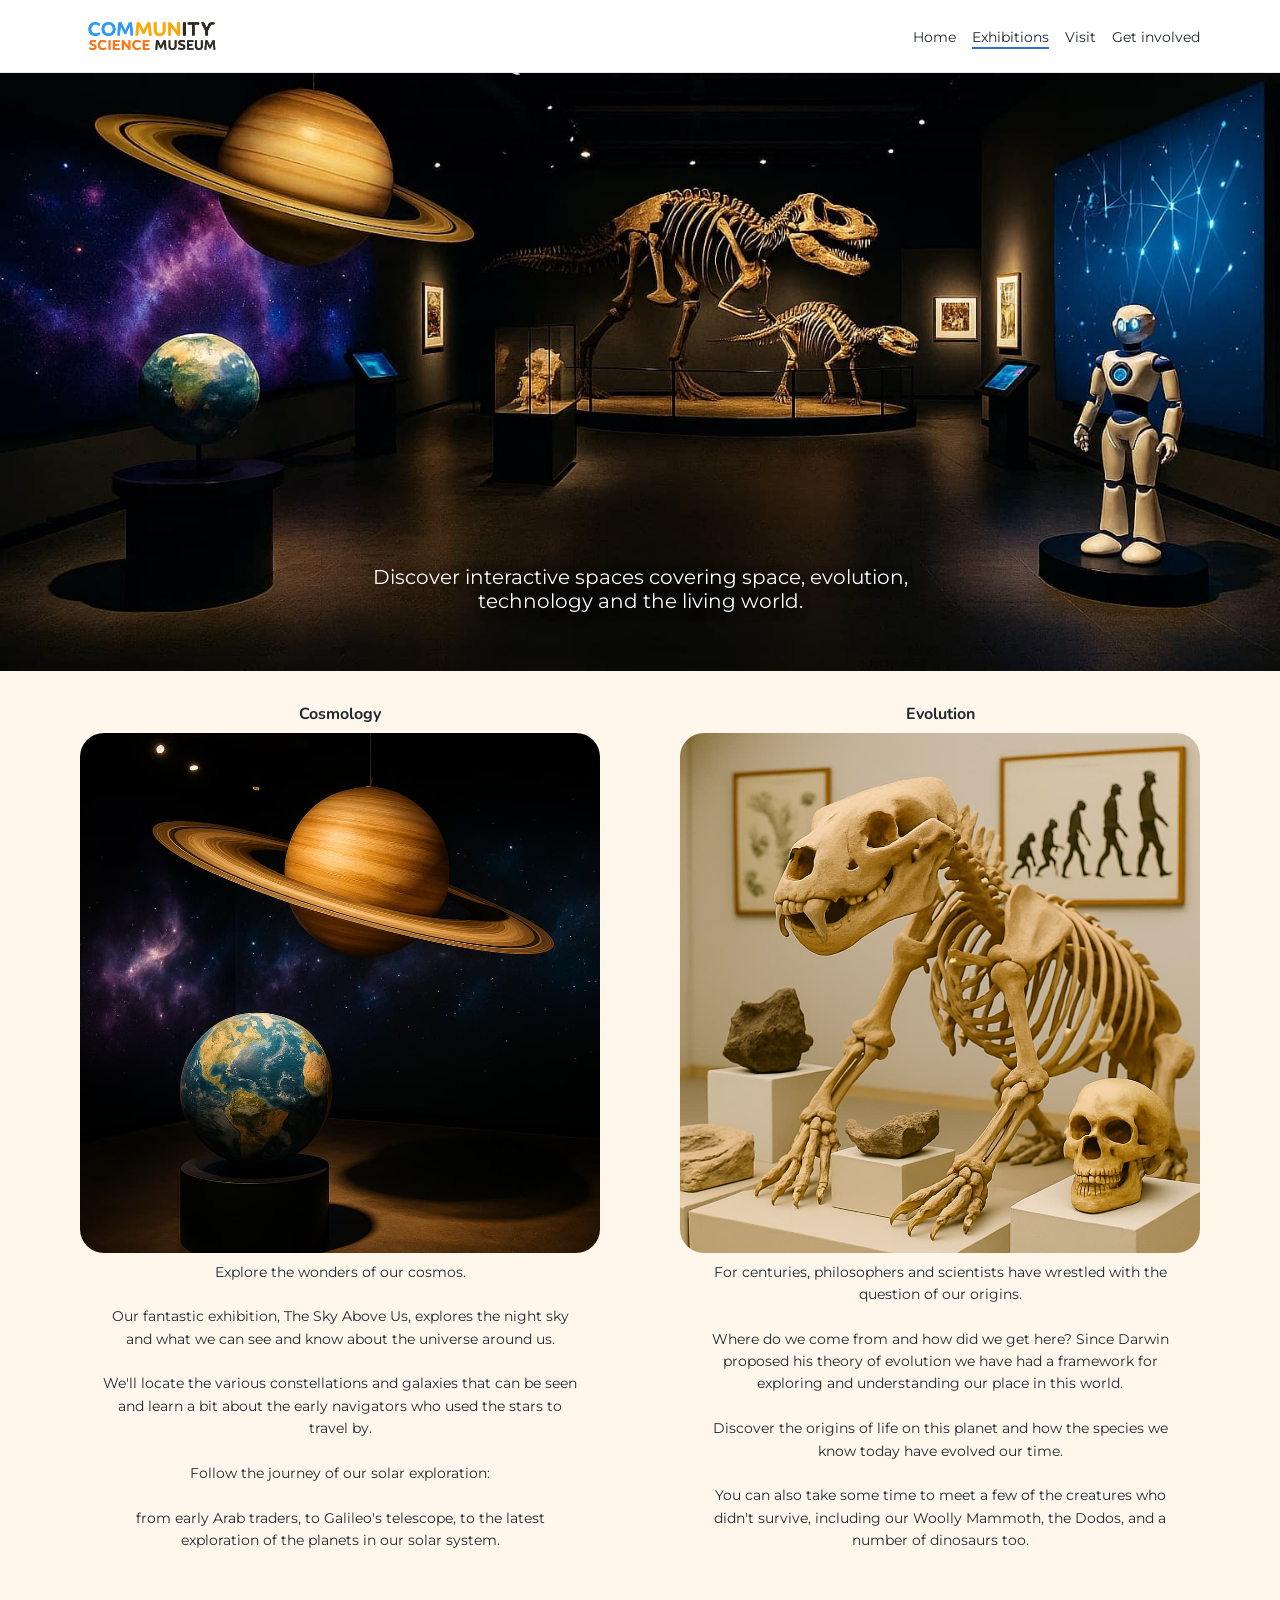
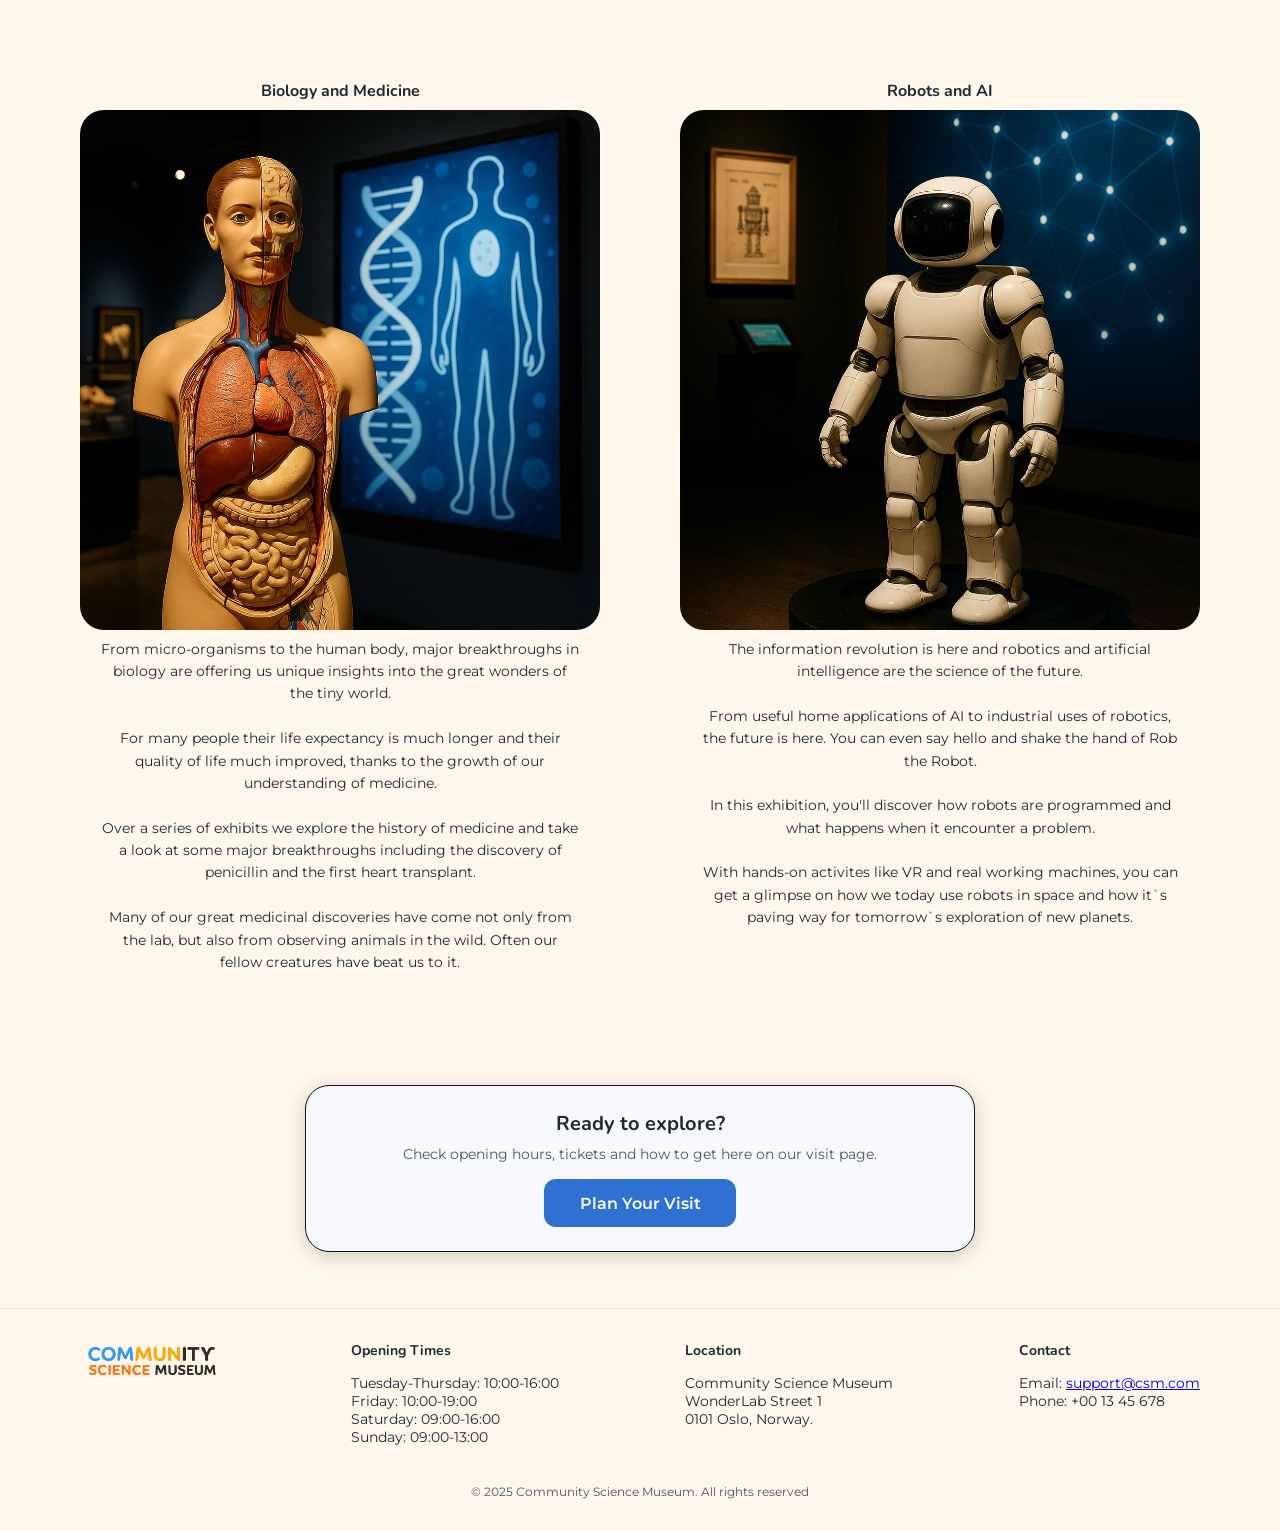
==== exhibitions.html @ 3b79a26e "Footer added clickable link: <a href="mailto:support@csm.com">support@csm.com</a>" ====
<!DOCTYPE html>
<html lang="en">
<head>
    <meta charset="UTF-8">
    <meta name="viewport" content="width=device-width, initial-scale=1.0">
    <link rel="preconnect" href="https://fonts.gstatic.com" crossorigin>
    <link href="https://fonts.googleapis.com/css2?family=Montserrat:wght@300;400;500;600;700&family=Nunito:wght@600;700;800&display=swap" rel="stylesheet">
    <title>Community Science Museum - Exhibitions</title>
    <meta name="description" content="Discover exhibitions in cosmology, evolution, biology, medicine, AI and robotics at the Community Science Museum.">
    <link rel="stylesheet" href="css/styles.css"/>
</head>
<body class="page">
<a class="skip-link" href="#main">Skip to content</a>

<header class="site-header">
    <div class="header-bar">
        <a href="index.html" class="logo">
            <img src="images/ChatGPT-logo.png" alt="Community Science Museum"/>
        </a>

        <input type="checkbox" id="nav-toggle" class="nav-toggle-checkbox">

        <label for="nav-toggle" class="nav-toggle" aria-label="Toggle navigation"></label>

        <nav class="main-nav" aria-label="Main navigation">
            <ul class="main-nav__list">
                <li><a class="main-nav__link" href="index.html">Home</a></li>
                <li><a class="main-nav__link main-nav__link--active" href="exhibitions.html">Exhibitions</a></li>
                <li><a class="main-nav__link" href="visit.html">Visit</a></li>
                <li><a class="main-nav__link" href="get-involved.html">Get involved</a></li>
            </ul>
        </nav>
    </div>
</header>
<main id="main">

<section class="exhibitions-hero" aria-labelledby="exhibitions-hero-title">
    <h1 id="exhibitions-hero-title" class="sr-only">Exhibitions</h1>

    <img
    class="exhibitions-hero__image"
    src="images/cards/ChatGPT-Exhibitions.jpg" 
    alt="A museum gallery combining paleontology and space science, with a T.rex and juvenile dinosaur skeleton centerpiece, large globe and saturn model, interactive screens, and a humanoid robot standing beside a digital star-map display">

        <div class="exhibitions-hero__text">
            Discover interactive spaces covering space, evolution, technology and the living world.
        </div>
</section>

<section class="section exhibitions-list" aria-label="Exhibitions spaces">
    <div class="container">

        <div class="grid grid--2 exhibitions-grid">

            <article id="cosmology" class="card exhibitions-card">
                <h2 class="card__title">Cosmology</h2>             
            
            <img
            class="exhibitions-card__image"
            src="images/cards/ChatGPT-Cosmology.jpg"
            alt="Planets and stars in a cosmology exhibition.">

                <p class="exhibitions-card__text">
                    Explore the wonders of our cosmos.<br><br>Our fantastic exhibition, The Sky Above Us, explores the night sky and what we can see and know about the universe around us.<br><br>We'll locate the various constellations and galaxies that can be seen and learn a bit about the early navigators who used the stars to travel by.<br><br>Follow the journey of our solar exploration:<br><br> from early Arab traders, to Galileo's telescope, to the latest exploration of the planets in our solar system.
                </p>
        </article>

        <article id="evolution" class="card exhibitions-card">
            <h2 class="card__title">Evolution</h2> 
            
            <img
            class="exhibitions-card__image"
            src="images/cards/ChatGPT-Evolution.jpg"
            alt="Dinosaur skeleton and evolution timeline">

            <p class="exhibitions-card__text">
                For centuries, philosophers and scientists have wrestled with the question of our origins.<br><br>Where do we come from and how did we get here? Since Darwin proposed his theory of evolution we have had a framework for exploring and understanding our place in this world.<br><br>Discover the origins of life on this planet and how the species we know today have evolved our time.<br><br> You can also take some time to meet a few of the creatures who didn't survive, including our Woolly Mammoth, the Dodos, and a number of dinosaurs too.
            </p>
        </article>

        <article id="biology" class="card exhibitions-card">
            <h2 class="card__title">Biology and Medicine</h2>
            <img
            class="exhibitions-card__image"
            src="images/cards/ChatGPT-Biology-medicine.jpg"
            alt="Human anatomy model and DNA illustration">
            
                <p class="exhibitions-card__text">
                   From micro-organisms to the human body, major breakthroughs in biology are offering us unique insights into the great wonders of the tiny world.<br><br> 
                   For many people their life expectancy is much longer and their quality of life much improved, thanks to the growth of our understanding of medicine.<br><br>Over a series of exhibits we explore the history of medicine and take a look at some major breakthroughs including the discovery of penicillin and the first heart transplant.<br><br> 
                   Many of our great medicinal discoveries have come not only from the lab, but also from observing animals in the wild. Often our fellow creatures have beat us to it.
                </p>
        </article>

        <article id="robotics" class="card exhibitions-card">
            <h2 class="card__title">Robots and AI</h2>
            <img
            class="exhibitions-card__image"
            src="images/cards/ChatGPT-Robotics-AI.jpg"
            alt="Humanoid robot in a robotics and AI exhibition.">

            
                <p class="exhibitions-card__text">
                    The information revolution is here and robotics and artificial intelligence are the science of the future.<br><br> From useful home applications of AI to industrial uses of robotics, the future is here. You can even say hello and shake the hand of Rob the Robot.<br><br>In this exhibition, you'll discover how robots are programmed and what happens when it encounter a problem.<br><br>With hands-on activites like VR and real working machines, you can get a glimpse on how we today use robots in space and how it`s paving way for tomorrow`s exploration of new planets.
                </p>
        </article>
      </div>
    </div>
</section>

<section class="section exhibitions-visit-cta" aria-labelledby="visit-cta-title">
    <div class="container">
        <div class="exhibitions-visit-cta__box">
            <h2 id="visit-cta-title" class="exhibitions-visit-cta__title">Ready to explore?</h2>
            <p class="exhibitions-visit-cta__text">
                Check opening hours, tickets and how to get here on our visit page.
            </p>
            <a class="btn btn--primary" href="visit.html">Plan Your Visit</a>
        </div>
    </div>
</section>

</main>

<footer class="site-footer">
    <div class="footer-top">
        <div class="footer-logo">
            <img src="images/ChatGPT-logo.png" alt="Community Science Museum"/>
        </div>

        <div class="footer-column">
            <h3 class="footer-title">Opening Times</h3>
            <p>Tuesday-Thursday: 10:00-16:00<br />Friday: 10:00-19:00<br />Saturday: 09:00-16:00<br />Sunday: 09:00-13:00</p>
        </div>

        <div class="footer-column">
            <h3 class="footer-title">Location</h3>
            <p>Community Science Museum<br />WonderLab Street 1<br />0101 Oslo, Norway.</p>
        </div>

        <div class="footer-column">
            <h3 class="footer-title">Contact</h3>
            <p>Email: <a href="mailto:support@csm.com">support@csm.com</a><br />Phone: +00 13 45 678</p>
        </div>
    </div>

    <p class="footer-copy">© 2025 Community Science Museum. All rights reserved</p>
</footer>
    
</body>
</html>
---- css/styles.css ----
:root {

--color-logo-blue: #2F70D3;
--color-logo-yellow: #facc15;

--color-bg-light: #fff7eb;
--color-bg-white: #ffffff;
--color-bg-dark: #1B1917;
--color-bg-card-yellow: #E6D6B5;

--color-text: #1f2933;
--color-text-light: #f3f4f6;
--color-text-muted: #4b5563;

--color-accent: #f97316;
--color-border: #e5e7eb;
--color-shadow: rgba(15, 23, 42, 0.15);

--bp-sm: 600px;
--bp-md: 768px;
--bp-lg: 1024px;

--font-heading: "Nunito", sans-serif;
--font-body: "Montserrat", sans-serif;

--fs-xxl: 2rem;
--fs-xl: 1.5rem;
--fs-lg: 1.25rem;
--fs-md: 1rem;
--fs-sm: 0.875rem;

--lh-tight: 1.1;
--lh-normal: 1.45;
--lh-relaxed: 1.6;

--space-xs: 0.25rem;
--space-sm: 0.5rem;
--space-md: 1rem;
--space-lg: 1.5rem;
--space-xl: 2rem;

--radius-sm: 0.5rem;
--radius-md: 1rem;
--radius-lg: 1.5rem;
--radius-btn: 0.9375rem;

--shadow-soft: 0 14px 30px var(--color-shadow);
--shadow-card: 0 12px 24px rgba(0, 0, 0, 0.12);
}

.skip-link:focus,
.skip-link:focus-visible {
    top: 0;
}

html,
body {
    margin: 0;
    padding: 0;
}

body {
    background: var(--color-bg-light);
    font-family: var(--font-body);
    font-weight: 400;
    color: var(--color-text);
}
h1, h2, h3, h4, h5 {
    font-family: var(--font-heading);
    font-weight: 700;
}

img {
    max-width: 100%;
    display: block;
}

button {
    font-family: inherit;
}

.section {
    padding-block: var(--space-lg);
}

.section .container {
    padding-inline: var(--space-md);
}

.container {
    max-width: 1120px;
    margin-inline: auto;
}

.grid {
    display: grid;
    gap: var(--space-lg);
}

.site-header {
    position: sticky;
    top: 0;
    z-index: 20;
    background-color: var(--color-bg-white);
    border-bottom: 1px solid var(--color-border);
}

.header-bar {
    display: flex;
    align-items: center;
    justify-content: space-between;
    padding-inline: var(--space-md);
    padding-block: var(--space-md);
    position: relative;
}

.section.hero {
    margin: 0;
    padding: 0;
}

.section.involved-hero {
    margin: 0;
    padding: 0;
}

.hero {
    padding: 0;
    position: relative;
}

.hero__image {
    width: 100%;
    height: auto;
    display: block;
}

.hero-card {
    background-color: var(--color-bg-card-yellow);
    max-width: 600px;
    margin: 0 auto;
    padding: var(--space-xl) var(--space-lg);
    border-radius: var(--radius-lg);
    box-shadow: var(--shadow-soft);
    text-align: center;
    position: relative;
    z-index: 1;
    transform: translateY(-4rem);
}

.hero-card__title {
    font-size: var(--fs-xl);
    line-height: 1.25;
    margin-bottom: 0.25rem;
    color: var(--color-logo-blue);
    font-weight: 800;
}

.hero-card__text {
    font-size: var(--fs-xl);
    line-height: 1.25;
    color: var(--color-logo-blue);
    margin-bottom: var(--space-lg);
    font-weight: 600;
}


.hero-floating-btn {
    position: absolute;
    left: 50%;
    transform: translateX(-50%);
    bottom: -30px;
    height: 3.2rem;
    min-width: 11.5rem;
    padding: 0 3rem;
    font-size: 1.062rem;
    font-weight: 600;
    border-radius: 0.5rem;
    background-color: var(--color-logo-blue);
    color: var(--color-bg-white);
    text-decoration: none;
    display: inline-flex;
    align-items: center;
    justify-content: center;

    box-shadow: 0 12px 22px rgba(0, 0, 0, 0.18);
    z-index: 5;
}

.hero-card__buttons {
    display: flex;
    justify-content: center;
    margin-top: -1.5rem;
    position: relative;
    z-index: 2;
}

.hero-card__buttons .btn--primary {
    display: inline-block;
    border-radius: 12px;
    padding: 0.9rem 2rem;
    font-size: var(--fs-md);
    background-color: var(--color-logo-blue);
    color: var(--color-bg-white);
}

.visit-hero {
    margin: 0;
    padding: 0;
    position: relative;
}

.visit-hero__image {
    width: 100%;
    height: auto;
    display: block;
}

.visit-hero__overlay {
    position: absolute;
    left: 50%;
    bottom: calc(var(--space-xl) * 1.8);
    transform: translateX(-50%);
    background: transparent;
    padding: 0;
    max-width: 90%;
    text-align: center;
}

.visit-hero__title {
    margin: 0;
    font-size: var(--fs-lg);
    color: var(--color-bg-white);
    font-weight: 700;
    text-align: center;
    line-height: 1.3;
    text-shadow: 0 3px 12px rgba(0, 0, 0, 0.6);
}

.visit-details__grid {
    display: grid;
    gap: var(--space-xl);
    max-width: 900px;
    margin-inline: auto;
}

.visit-details__item-title {
    text-align: center;
}

.visit-details__item p {
    text-align: center;
}

.visit-cta {
    background-color: var(--color-bg-light);
    padding-top: var(--space-xl);
    padding-bottom: var(--space-xl);
    margin-top: 4rem;
}

.visit-cta__box {
    background-color: #F7F9FC;
    border-radius: var(--radius-lg);
    border: 1px solid #111111;
    padding: var(--space-xl);
    text-align: center;
    box-shadow: 0px 4px 20px rgba(0, 0, 0, 0.12);
    max-width: 620px;
    margin-inline: auto;
}

.visit-cta__title {
    margin-bottom: 1.2rem;
    font-size: var(--fs-md);
    font-weight: 700;
}


.section-audience {
    background-color: var(--color-bg-light);
    margin-top: -8rem;
    padding-top: 4rem;
    padding-bottom: var(--space-xl);
}

.audience-card {
    background-color: var(--color-logo-blue);
    padding: 3px;
    border-radius: var(--radius-lg);
    box-shadow: var(--shadow-soft);
}

.audience-card img {
    width: 100%;
    height: auto;
    display: block;
    border-radius: calc(var(--radius-lg) - 3px);
    box-shadow: none;
}

.audience-grid {
    align-items: stretch;
}

.audience-card {
    display: block;
    cursor: pointer;
    transition: transform 0.3s ease, box-shadow 0.3s ease;
}

.audience-card:hover {
    transform: translateY(-6px);
    box-shadow: 0 0 22px rgba(47, 112, 211, 0.45);
}

.audience-card img {
    transition: transform 0.35s ease, filter 0.35s ease;
}

.audience-card:hover img {
    transform: scale(1.02);
    filter: brightness(1.06);
}

.section-line {
    padding-block: var(--space-md);
    padding-inline: 0;
    background-color: var(--color-bg-card-yellow);
}

.section--dark {
    background-color: var(--color-bg-dark);
    color: var(--color-text-light);
}

.section-events {
    padding-top: var(--space-xl);
    padding-bottom: var(--space-xl);
}

.section-title--light {
    color: var(--color-text-light);
    text-align: center;
    margin: 0 0 var(--space-xl);
}

.events-grid {
    align-items: stretch;
}

.card {
    border-radius: var(--radius-md);
    overflow: hidden;
}

.card--dark {
    background-color: #262320;
    box-shadow: none;
}

.card__image {
    width: 100%;
    height: auto;
    display: block;
    object-fit: cover;
}

.card__body {
    padding: var(--space-md);
}

.card__title {
    font-size: var(--fs-md);
    margin: 0 0 var(--space-sm);
    color: var(--color-text-light);
    text-align: center;
}

.card__text--light {
    font-size: var(--fs-sm);
    line-height: var(--lh-relaxed);
    color: var(--color-text-light);
    margin: 0;
}

.section-exhibitions-cta {
    padding: 0;
    background-color: var(--color-bg-dark);
}

.section--flush-footer {
    padding-bottom: 0;
}

.exhibitions-cta__image-wrapper {
    position: relative;
}

.exhibitions-cta__image {
    width: 100%;
    display: block;
}

.exhibitions-cta__card {
    background-color: var(--color-bg-white);
    border-radius: var(--radius-lg);
    padding: 2.5rem 3rem;
    box-shadow: var(--shadow-soft);
    max-width: 550px;
    margin: var(--space-xl) auto 0;
    text-align: center;
    text-decoration: none;
    color: var(--color-text);
    display: block;
}

.exhibitions-cta__title {
    font-size: var(--fs-lg);
    margin: 0;
    font-weight: 700;
}

.section-exhibitions-cta .btn {
    margin-top: var(--space-sm);
}

.exhibitions-hero {
    position: relative;
}

.exhibitions-hero__image {
    width: 100%;
    height: auto;
    display: block;
}

.exhibitions-hero__title {
    margin: 0 0 var(--space-xs);
    font-size: var(--fs-lg);
}

.exhibitions-hero__text {
    position: absolute;
    bottom: calc(var(--space-xl) * 1.8);
    left: 50%;
    transform: translateX(-50%);
    color: var(--color-bg-white);
    font-family: var(--font-body);
    font-size: var(--fs-lg);
    font-weight: 400;
    text-align: center;
    max-width: 90%;
    padding: 0 var(--space-md);
    text-shadow: 0 3px 12px rgba(0, 0, 0, 0.6);
}

.exhibitions-list {
    background-color: var(--color-bg-light);
}

.exhibitions-grid {
    align-items: flex-start;
    gap: 5rem;
}

.exhibitions-card {
    margin-bottom: var(--space-xl);
}

.exhibitions-card__title {
    font-size: var(--fs-lg);
    font-weight: 700;
    text-align: center;
    margin-bottom: var(--space-lg);
}

.exhibitions-card__image {
    width: 100%;
    display: block;
    border-radius: var(--radius-lg);
    margin-bottom: var(--space-sm);
}

.exhibitions-card__text {
    font-size: var(--fs-sm);
    line-height: var(--lh-relaxed);
    font-weight: 400;
    text-align: center;
    max-width: 480px;
    margin: 0 auto var(--space-md);
}

.exhibitions-card__text p {
    margin-bottom: var(--space-md);
}

.exhibitions-card .card__title {
    color: var(--color-text);
    font-size: var(--fs-md);
}

.exhibitions-visit-cta {
    background-color: var(--color-bg-light);
}

.exhibitions-visit-cta__title {
    margin: 0 0 var(--space-sm);
    font-size: var(--fs-lg);
}

.exhibitions-visit-cta__text {
    margin:  0 0 var(--space-md);
    font-size: var(--fs-sm);
    color: var(--color-text-muted);
}

.exhibitions-visit-cta__box {
    background-color: #F7F9FC;
    border-radius: var(--radius-lg);
    border: 1px solid #111111;
    padding: var(--space-lg);
    text-align: center;
    box-shadow: 0px 4px 20px rgba(0, 0, 0, 0.18);
    max-width: 620px;
    margin-inline: auto;
}

.exhibitions-visit-cta__box .btn--primary {
    padding: 0.9rem 2.2rem;
    border-radius: 0.75rem;
    font-size: var(--fs-md);
}

.exhibitions-cta__card:hover {
    box-shadow: 0 18px 40px rgba(0, 0, 0, 0.20);
    transform: translate(-50%, -52%);
    transition: 0.25s ease;
}

.hero--involved {
    padding-inline: 0;
    padding-top: 0;
    margin-bottom: 6rem;
}

.hero-card--involved {
    background-color: var(--color-bg-light);
    max-width: 560px;
    padding: calc(var(--space-lg) * 1.5) var(--space-xl) calc(var(--space-lg) * 1.6);
    border-radius: var(--radius-lg);
    box-shadow: var(--shadow-soft);
    text-align: center;
    transform: translateY(calc(var(--space-xl) * -2.5));
}

.involved-hero .hero-floating-btn {
    bottom: 3rem;
    border-radius: var(--radius-btn);
    font-weight: 700;
}

.hero-card--involved .hero-card__title {
    margin: 0 0 1rem;
    font-size: var(--fs-xl);
    line-height: var(--lh-tight);
    color: var(--color-text);
}

.hero-card__text--involved {
    margin: 0;
    font-family: var(--font-body);
    font-weight: 500;
    font-size: 1.25rem;
    line-height: 1.45;
    color: var(--color-text);
}

.hero-floating-btn--involved {
    bottom: -1.9rem;
    min-width: 11.5rem;
    padding: 0.9rem 3rem;
    border-radius: 999px;
    font-size: 1.0625rem;
    font-weight: 700;
}

.involved-options {
    background-color: var(--color-bg-light);
    margin-top: 4rem;
}

.involved-options__grid {
    align-items: flex-start;
    row-gap: var(--space-xl);
}

.involved-card {
background-color: transparent;
border-radius: 0;
padding: 0;
box-shadow: none;
}

.involved-card__title {
    margin: 0 0 var(--space-sm);
    font-size: var(--fs-md);
}

.involved-card__text {
    margin: 0;
    font-size: var(--fs-sm);
    line-height: var(--lh-relaxed);
    color: var(--color-text-muted);
}

.btn {
    display: inline-flex;
    justify-content: center;
    padding: var(--space-sm) var(--space-lg);
    border-radius: var(--radius-md);
    font-size: var(--fs-md);
    font-weight: 600;
    text-decoration: none;
    cursor: pointer;
}

.btn--primary {
    background-color: var(--color-logo-blue);
    color: var(--color-bg-white);
}

.btn--secondary {
    background-color: var(--color-bg-white);
    color: var(--color-logo-blue);
    border: 2px solid var(--color-logo-blue);
}



.logo img {
    height: 40px;
}

.nav-toggle-checkbox {
    position: absolute;
    opacity: 0;
    width: 0;
    height: 0;
    pointer-events: none;
}

.nav-toggle {
    border: none;
    background: none;
    padding: 0;
    font-size: var(--fs-xl);
    color: var(--color-text);
    cursor: pointer;
}

.nav-toggle::before {
    content: "☰";
}

.nav-toggle-checkbox:checked + .nav-toggle::before {
    content: "X";
}

.main-nav {
    display:none;
    position: absolute;
    top: 100%;
    left: 0;
    right: 0;
    background-color: var(--color-bg-white);
    border-bottom: 1px solid var(--color-border);
    padding: var(--space-md);
    z-index: 10;
}

.main-nav__list {
    list-style: none;
    display: flex;
    flex-direction: column;
    gap: var(--space-md);
    margin: 0;
    padding: 0;
}

.nav-toggle-checkbox:checked ~ .main-nav {
    display: block;
}


.main-nav__link {
    text-decoration: none;
    font-size: var(--fs-sm);
    color: var(--color-text);
}

.main-nav__link--active {
    border-bottom: 2px solid var(--color-logo-blue);
    padding-bottom: 0.1rem;
}

.sr-only {
    position: absolute;
    width: 1px;
    height: 1px;
    padding: 0;
    margin: -1px;
    overflow: hidden;
    clip: rect(0, 0, 0, 0);
    white-space: nowrap;
    border: 0;
}

.skip-link {
    position: absolute;
    top: -40px;
    left: 0;
    background: var(--color-logo-blue);
    color: var(--color-bg-white);
    padding: var(--space-sm) var(--space-md);
    z-index: 1000;
    border-radius: 0 0 var(--radius-sm) var(--radius-sm);
    text-decoration: none;
    font-weight: 600;
    transition: top 0.2s ease;
}

.site-footer {
    background-color: var(--color-bg-light);
    margin-top: var(--space-lg);
    padding-block: var(--space-xl);
    border-top: 1px solid var(--color-border);
    font-size: var(--fs-sm);
    color: var(--color-text);
}

.site-footer .footer-top,
.site-footer .footer-bottom,
.site-footer .footer-copy {
    max-width: 1120px;
    margin-inline: auto;
    padding-inline: var(--space-md);
}

.footer-top {
    display: flex;
    flex-direction: column;
    align-items: center;
    gap: var(--space-lg);
    margin-bottom: var(--space-lg);
}

.footer-logo img {
    height: 40px;
    width: auto;
}

.footer-bottom {
    display: flex;
    flex-direction: column;
    gap: var(--space-lg);
    margin-bottom: var(--space-lg);
}

.footer-column {
    max-width: 260px;
}

.footer-title {
    margin: 0 0 var(--space-xs);
    font-size: var(--fs-sm);
    font-weight: 700;
}

.footer-copy {
    text-align: center;
    font-size: 0.75rem;
    color: var(--color-text-muted);
    margin: 0;
}

.footer-logo {
    margin-bottom: var(--space-lg);
}

@media (max-width: 767px) {
    .btn {
        padding: 0.6rem 1.2rem;
        font-size: 0.9rem;
        border-radius: 0.75rem;
    }

    .footer-logo {
        margin-bottom: var(--space-lg);
    }

    .site-footer {
        margin-top: var(--space-md);
    }

    .exhibitions-hero__text {
        width: 100%;
        font-size: var(--fs-md);
        line-height: var(--lh-relaxed);
        padding-inline: var(--space-lg);
    }

    .exhibitions-grid {
        gap: var(--space-lg);
    }

    .exhibitions-card {
        margin-bottom: var(--space-md);
    }

    .exhibitions-card__text {
        margin-bottom: var(--space-sm);
    }
}



@media (min-width: 768px) {
    .footer-logo {
        margin-bottom: 0;
        flex-shrink: 0;
    }

    .site-footer--flush {
        margin-top: 0;
    }

    .section {
        padding-block: var(--space-xl);
    }

    .hero-card {
        padding: var(--space-lg) var(--space-xl);
        max-width: 640px;
        position: relative;
        z-index: 2;
        transform: translateY(-10rem);
    }

    .hero-card__buttons {
        display: flex;
        justify-content: center;
        margin-top: -1.5rem;
    }

    .hero-card__title {
        font-size: var(--fs-xxl);
    }

    .hero-card__text {
        font-size: var(--fs-md);
        max-width: 36rem;
        margin: 0 auto var(--space-md);
    }

    .exhibitions-cta__card {
        position: absolute;
        left: 50%;
        top: 50%;
        transform: translate(-50%, -50%);
        max-width: 420px;
        margin: 0;
    }

    .footer-bottom {
        flex-direction: row;
        justify-content: space-between;
        align-items: flex-start;
    }

    .footer-top {
        flex-direction: row;
        justify-content: space-between;
        align-items: flex-start;
    }

    .visit-details__grid {
        grid-template-columns: repeat(2, minmax(0 , 1fr));
        column-gap: 4rem;
        row-gap: 3rem;
    }

    .visit-hero__title {
        font-size: var(--fs-xl);
    }

    .hero.hero--involved,
    .hero.involved-hero {
        margin-bottom: calc(var(--space-xl) * 3);
    }
    .hero-card--involved {
        max-width: 560px;
        padding: calc(var(--space-lg) * 1.5) var(--space-xl) calc(var(--space-lg) * 1.6);
        background-color: var(--color-bg-light);
        border-radius: var(--radius-lg);
        box-shadow: var(--shadow-soft);
        text-align: center;
        transform: translateY(calc(var(--space-xl) * -2.5));
    }

    .nav-toggle {
        display: none;
    }

    .nav-toggle-checkbox {
        display: none;
    }

    .main-nav {
        display: block;
        position: static;
        border-bottom: none;
        padding: 0;
    }

    .main-nav__list {
        flex-direction: row;
        gap: var(--space-md);
    }

    .header-bar {
        padding-inline: var(--space-xl);
    }

    .grid--2 {
        grid-template-columns: repeat(2, minmax(0, 1fr));
    }

    .grid--3 {
        grid-template-columns: repeat(3, minmax(0, 1fr));
    }


}

@media (min-width: 1024px) {
    .header-bar {
        max-width: 1120px;
        margin-inline: auto;
    }

    .hero-card__title,
    .exhibitions-hero__title,
    .involved-hero__title {
        font-size: var(--fs-xl);
    }
}
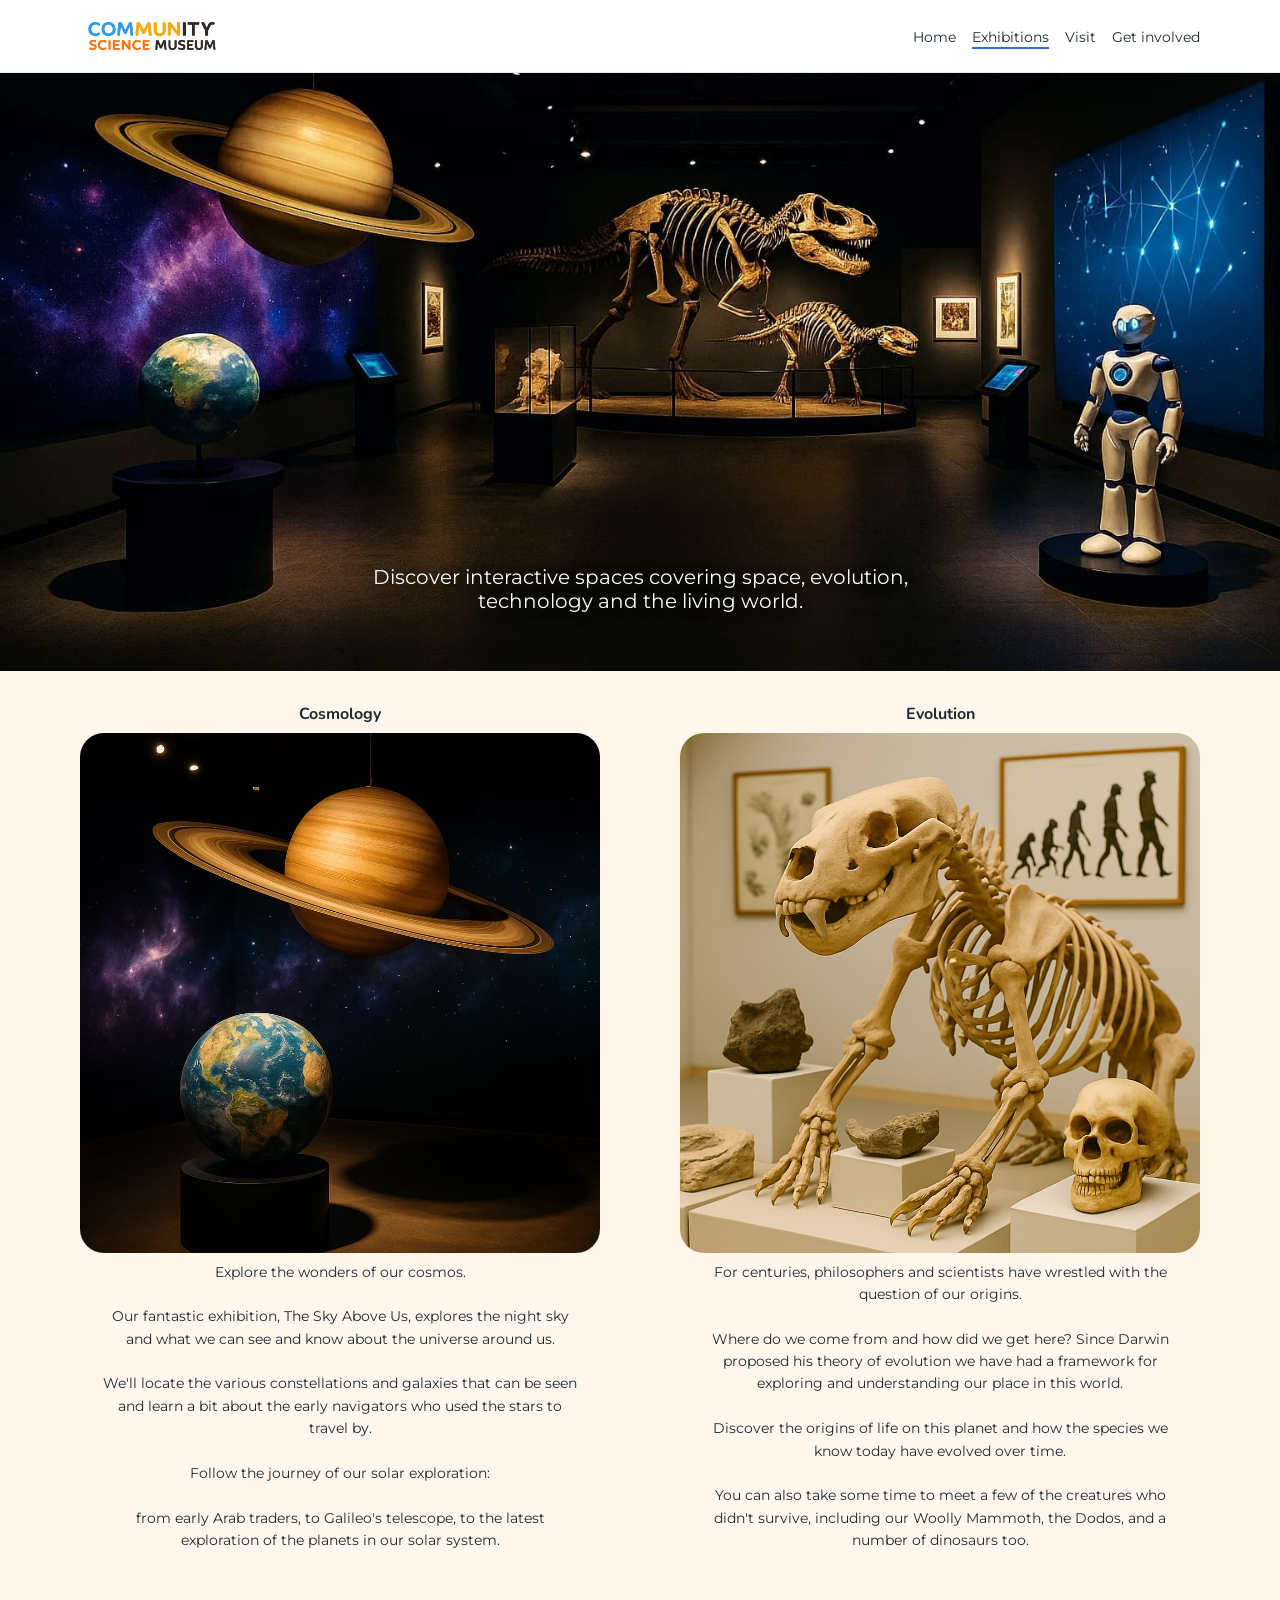
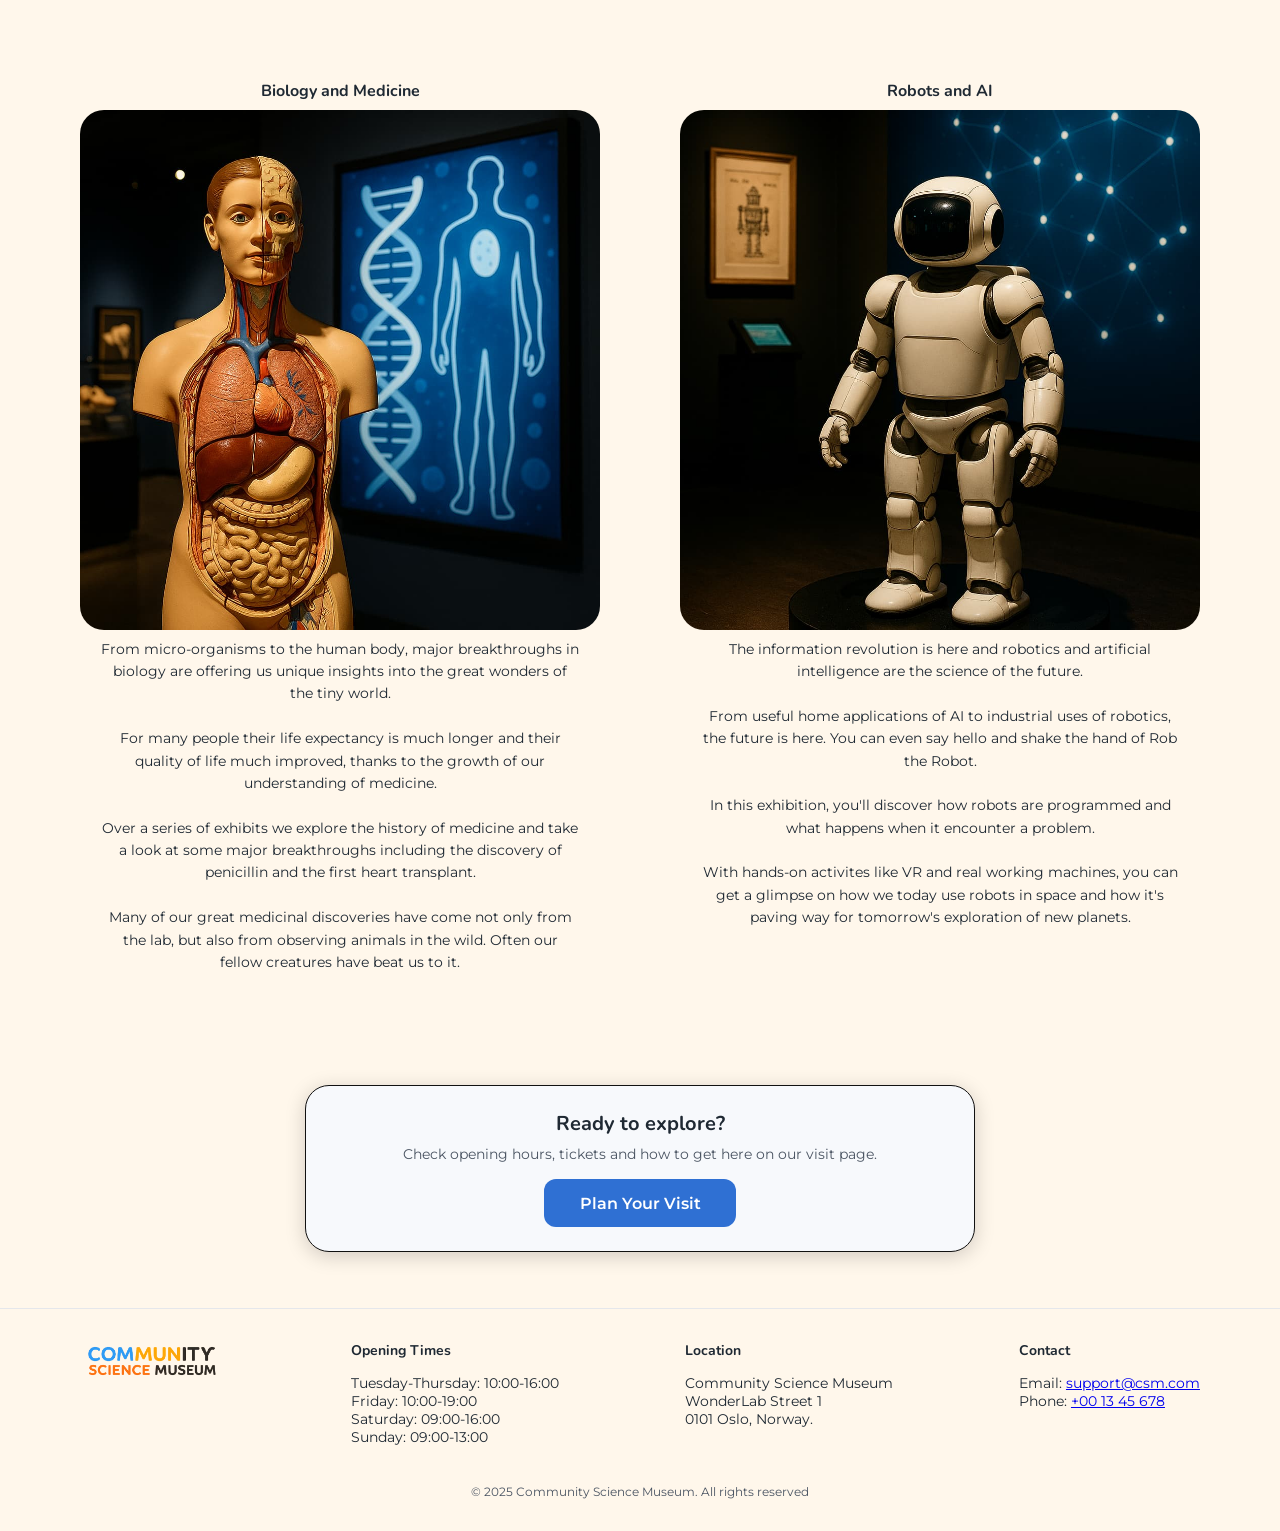
==== commit 135d1c8b: "accessibility and semantics polish Updated heading hiearchy on Visit and Get Involved pages. Improve" ====
--- a/exhibitions.html
+++ b/exhibitions.html
@@ -7,7 +7,7 @@
     <link href="https://fonts.googleapis.com/css2?family=Montserrat:wght@300;400;500;600;700&family=Nunito:wght@600;700;800&display=swap" rel="stylesheet">
     <title>Community Science Museum - Exhibitions</title>
     <meta name="description" content="Discover exhibitions in cosmology, evolution, biology, medicine, AI and robotics at the Community Science Museum.">
-    <link rel="stylesheet" href="css/styles.css"/>
+    <link rel="stylesheet" href="css/styles.css">
 </head>
 <body class="page">
 <a class="skip-link" href="#main">Skip to content</a>
@@ -15,12 +15,14 @@
 <header class="site-header">
     <div class="header-bar">
         <a href="index.html" class="logo">
-            <img src="images/ChatGPT-logo.png" alt="Community Science Museum"/>
+            <img src="images/ChatGPT-logo.png" alt="Community Science Museum">
         </a>
 
         <input type="checkbox" id="nav-toggle" class="nav-toggle-checkbox">
 
-        <label for="nav-toggle" class="nav-toggle" aria-label="Toggle navigation"></label>
+        <label for="nav-toggle" class="nav-toggle">
+            <span class="sr-only">Toggle navigation</span>
+        </label>
 
         <nav class="main-nav" aria-label="Main navigation">
             <ul class="main-nav__list">
@@ -47,7 +49,7 @@
         </div>
 </section>
 
-<section class="section exhibitions-list" aria-label="Exhibitions spaces">
+<section class="section exhibitions-list" aria-label="Exhibition spaces">
     <div class="container">
 
         <div class="grid grid--2 exhibitions-grid">
@@ -74,7 +76,7 @@
             alt="Dinosaur skeleton and evolution timeline">
 
             <p class="exhibitions-card__text">
-                For centuries, philosophers and scientists have wrestled with the question of our origins.<br><br>Where do we come from and how did we get here? Since Darwin proposed his theory of evolution we have had a framework for exploring and understanding our place in this world.<br><br>Discover the origins of life on this planet and how the species we know today have evolved our time.<br><br> You can also take some time to meet a few of the creatures who didn't survive, including our Woolly Mammoth, the Dodos, and a number of dinosaurs too.
+                For centuries, philosophers and scientists have wrestled with the question of our origins.<br><br>Where do we come from and how did we get here? Since Darwin proposed his theory of evolution we have had a framework for exploring and understanding our place in this world.<br><br>Discover the origins of life on this planet and how the species we know today have evolved over time.<br><br> You can also take some time to meet a few of the creatures who didn't survive, including our Woolly Mammoth, the Dodos, and a number of dinosaurs too.
             </p>
         </article>
 
@@ -101,7 +103,7 @@
 
             
                 <p class="exhibitions-card__text">
-                    The information revolution is here and robotics and artificial intelligence are the science of the future.<br><br> From useful home applications of AI to industrial uses of robotics, the future is here. You can even say hello and shake the hand of Rob the Robot.<br><br>In this exhibition, you'll discover how robots are programmed and what happens when it encounter a problem.<br><br>With hands-on activites like VR and real working machines, you can get a glimpse on how we today use robots in space and how it`s paving way for tomorrow`s exploration of new planets.
+                    The information revolution is here and robotics and artificial intelligence are the science of the future.<br><br> From useful home applications of AI to industrial uses of robotics, the future is here. You can even say hello and shake the hand of Rob the Robot.<br><br>In this exhibition, you'll discover how robots are programmed and what happens when it encounter a problem.<br><br>With hands-on activites like VR and real working machines, you can get a glimpse on how we today use robots in space and how it's paving way for tomorrow's exploration of new planets.
                 </p>
         </article>
       </div>
@@ -125,22 +127,24 @@
 <footer class="site-footer">
     <div class="footer-top">
         <div class="footer-logo">
-            <img src="images/ChatGPT-logo.png" alt="Community Science Museum"/>
+            <img src="images/ChatGPT-logo.png" alt="Community Science Museum">
         </div>
 
         <div class="footer-column">
             <h3 class="footer-title">Opening Times</h3>
-            <p>Tuesday-Thursday: 10:00-16:00<br />Friday: 10:00-19:00<br />Saturday: 09:00-16:00<br />Sunday: 09:00-13:00</p>
+            <p>Tuesday-Thursday: 10:00-16:00<br>Friday: 10:00-19:00<br>Saturday: 09:00-16:00<br>Sunday: 09:00-13:00</p>
         </div>
 
         <div class="footer-column">
             <h3 class="footer-title">Location</h3>
-            <p>Community Science Museum<br />WonderLab Street 1<br />0101 Oslo, Norway.</p>
+            <p>Community Science Museum<br>WonderLab Street 1<br>0101 Oslo, Norway.</p>
         </div>
 
         <div class="footer-column">
             <h3 class="footer-title">Contact</h3>
-            <p>Email: <a href="mailto:support@csm.com">support@csm.com</a><br />Phone: +00 13 45 678</p>
+            <p>Email: <a href="mailto:support@csm.com">support@csm.com</a><br>
+               Phone: <a href="tel:+001345678">+00 13 45 678</a>
+            </p>
         </div>
     </div>
 
--- a/css/styles.css
+++ b/css/styles.css
@@ -11,6 +11,7 @@
 --color-bg-card-yellow: #E6D6B5;
 
 --color-text: #1f2933;
+--color-text-hero: #2858B8;
 --color-text-light: #f3f4f6;
 --color-text-muted: #4b5563;
 
@@ -161,7 +162,7 @@
 .hero-card__text {
     font-size: var(--fs-xl);
     line-height: 1.25;
-    color: var(--color-logo-blue);
+    color: var(--color-text-hero);
     margin-bottom: var(--space-lg);
     font-weight: 600;
 }
@@ -236,7 +237,7 @@
     font-weight: 700;
     text-align: center;
     line-height: 1.3;
-    text-shadow: 0 3px 12px rgba(0, 0, 0, 0.6);
+    text-shadow: 0 3px 12px rgba(0, 0, 0, 0.85);
 }
 
 .visit-details__grid {
@@ -454,7 +455,7 @@
     text-align: center;
     max-width: 90%;
     padding: 0 var(--space-md);
-    text-shadow: 0 3px 12px rgba(0, 0, 0, 0.6);
+    text-shadow: 0 3px 12px rgba(0, 0, 0, 0.8);
 }
 
 .exhibitions-list {
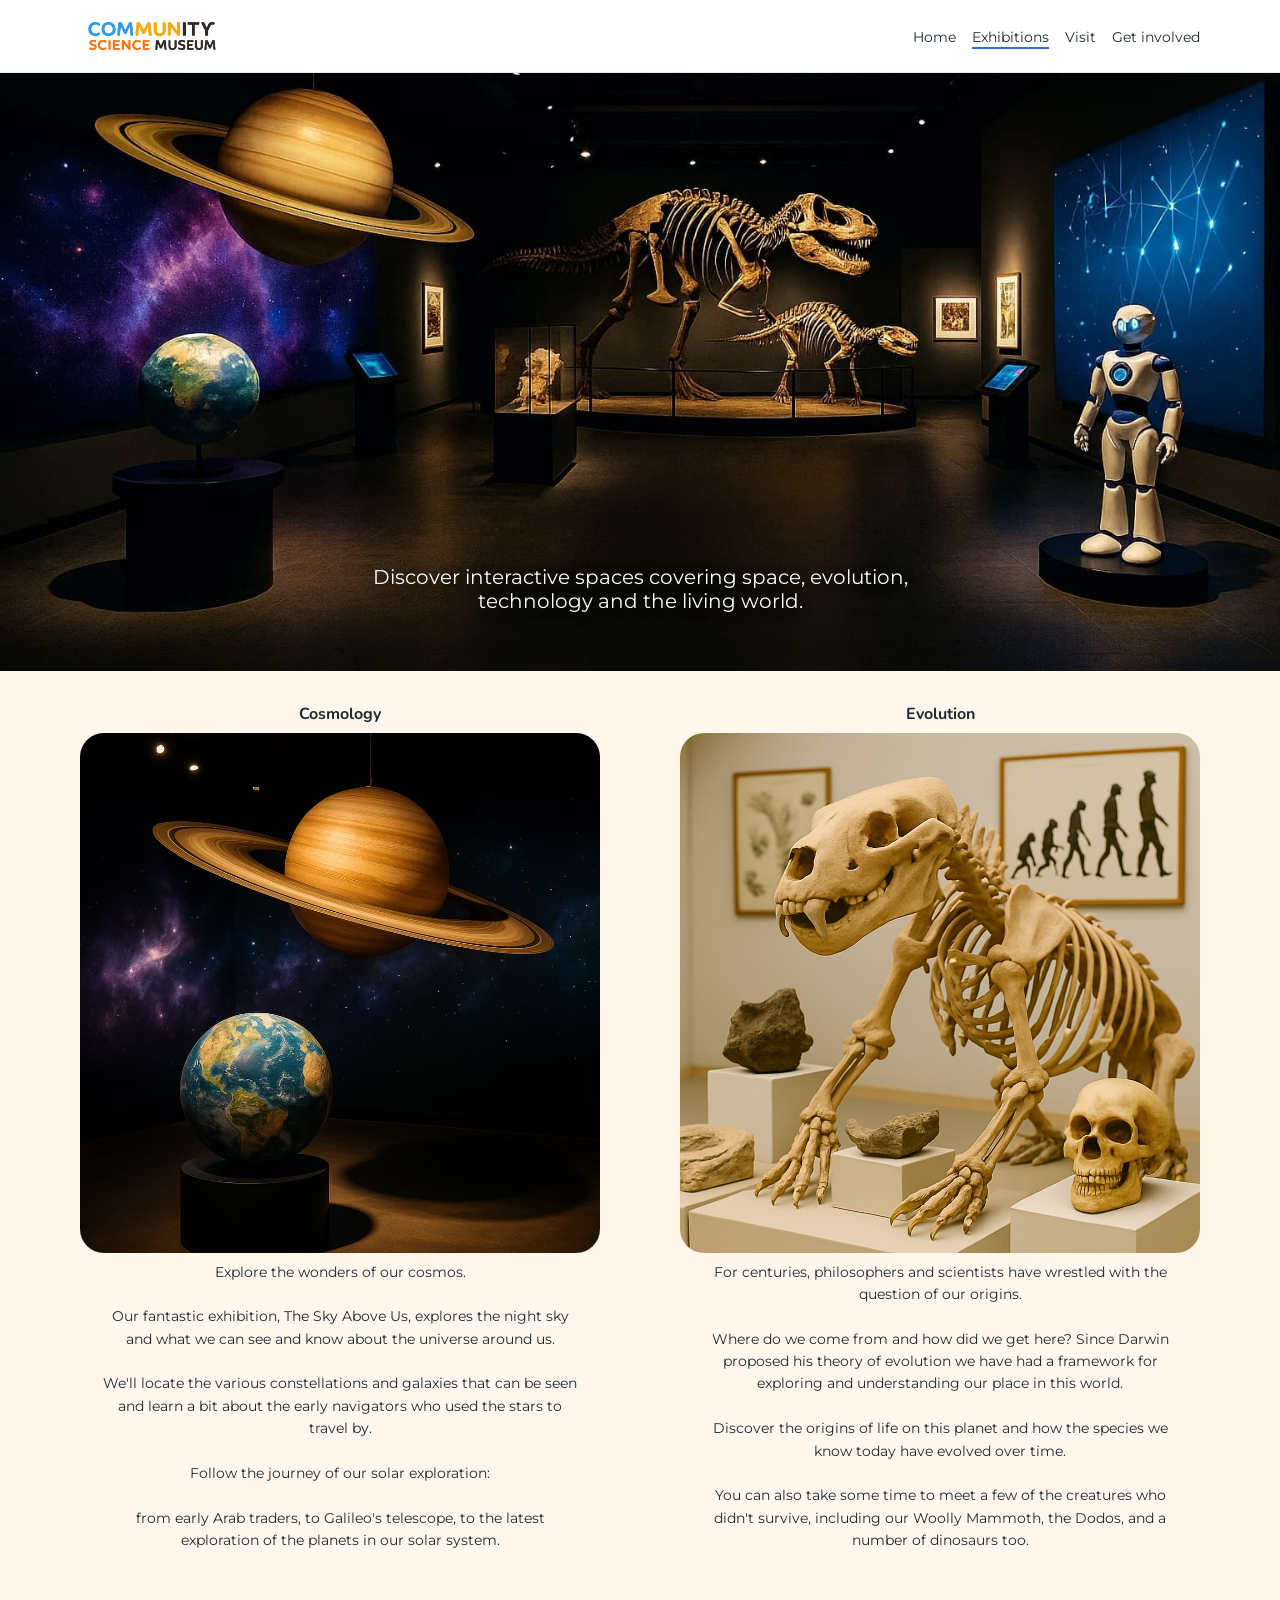
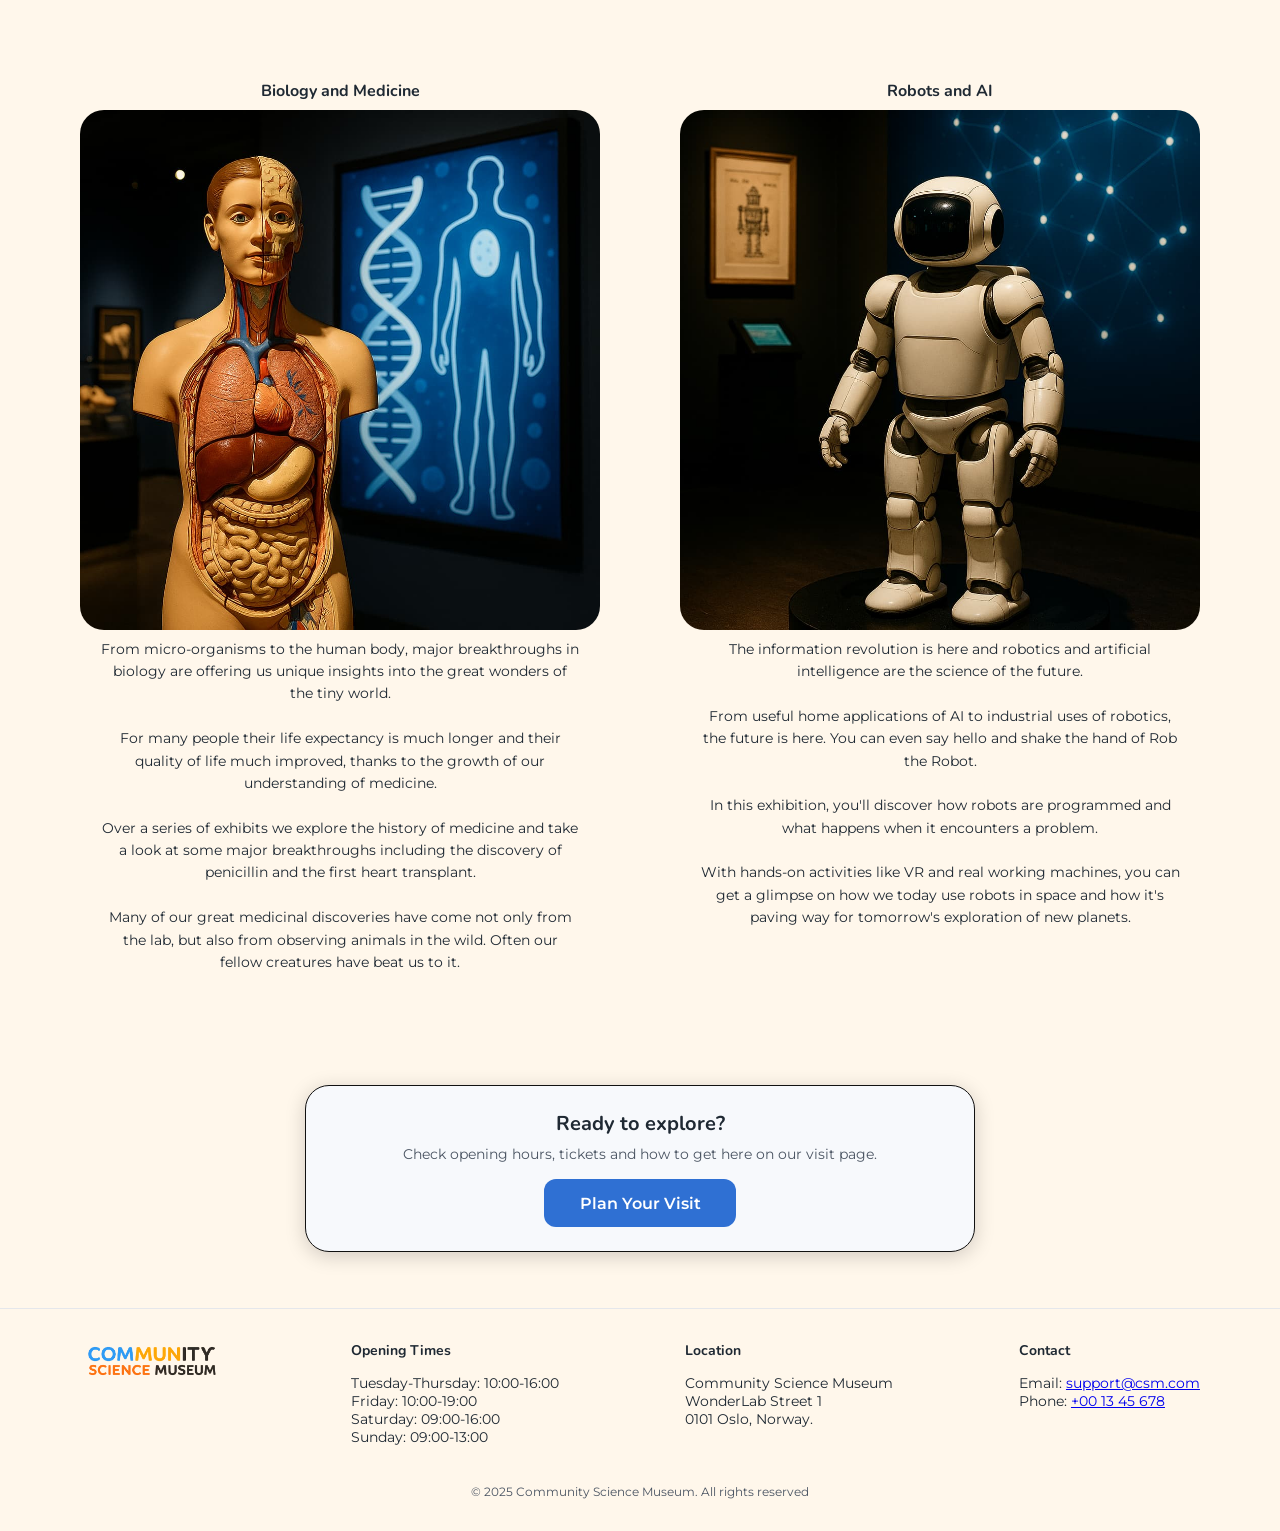
==== commit c31315e2: "improve: fix text and image description errors" ====
--- a/exhibitions.html
+++ b/exhibitions.html
@@ -8,6 +8,7 @@
     <title>Community Science Museum - Exhibitions</title>
     <meta name="description" content="Discover exhibitions in cosmology, evolution, biology, medicine, AI and robotics at the Community Science Museum.">
     <link rel="stylesheet" href="css/styles.css">
+    <link rel="icon" type="image/x-icon" href="images/favicon.ico">
 </head>
 <body class="page">
 <a class="skip-link" href="#main">Skip to content</a>
@@ -103,7 +104,7 @@
 
             
                 <p class="exhibitions-card__text">
-                    The information revolution is here and robotics and artificial intelligence are the science of the future.<br><br> From useful home applications of AI to industrial uses of robotics, the future is here. You can even say hello and shake the hand of Rob the Robot.<br><br>In this exhibition, you'll discover how robots are programmed and what happens when it encounter a problem.<br><br>With hands-on activites like VR and real working machines, you can get a glimpse on how we today use robots in space and how it's paving way for tomorrow's exploration of new planets.
+                    The information revolution is here and robotics and artificial intelligence are the science of the future.<br><br> From useful home applications of AI to industrial uses of robotics, the future is here. You can even say hello and shake the hand of Rob the Robot.<br><br>In this exhibition, you'll discover how robots are programmed and what happens when it encounters a problem.<br><br>With hands-on activities like VR and real working machines, you can get a glimpse on how we today use robots in space and how it's paving way for tomorrow's exploration of new planets.
                 </p>
         </article>
       </div>
--- a/css/styles.css
+++ b/css/styles.css
@@ -188,6 +188,13 @@
 
     box-shadow: 0 12px 22px rgba(0, 0, 0, 0.18);
     z-index: 5;
+    transition: transform 0.25s ease, box-shadow 0.25s ease;
+}
+
+.hero-floating-btn:hover,
+.hero-floating-btn:focus-visible {
+    transform: translateX(-50%) translateY(-2px);
+    box-shadow: 0 18px 40px rgba(0, 0, 0, 0.25);
 }
 
 .hero-card__buttons {
